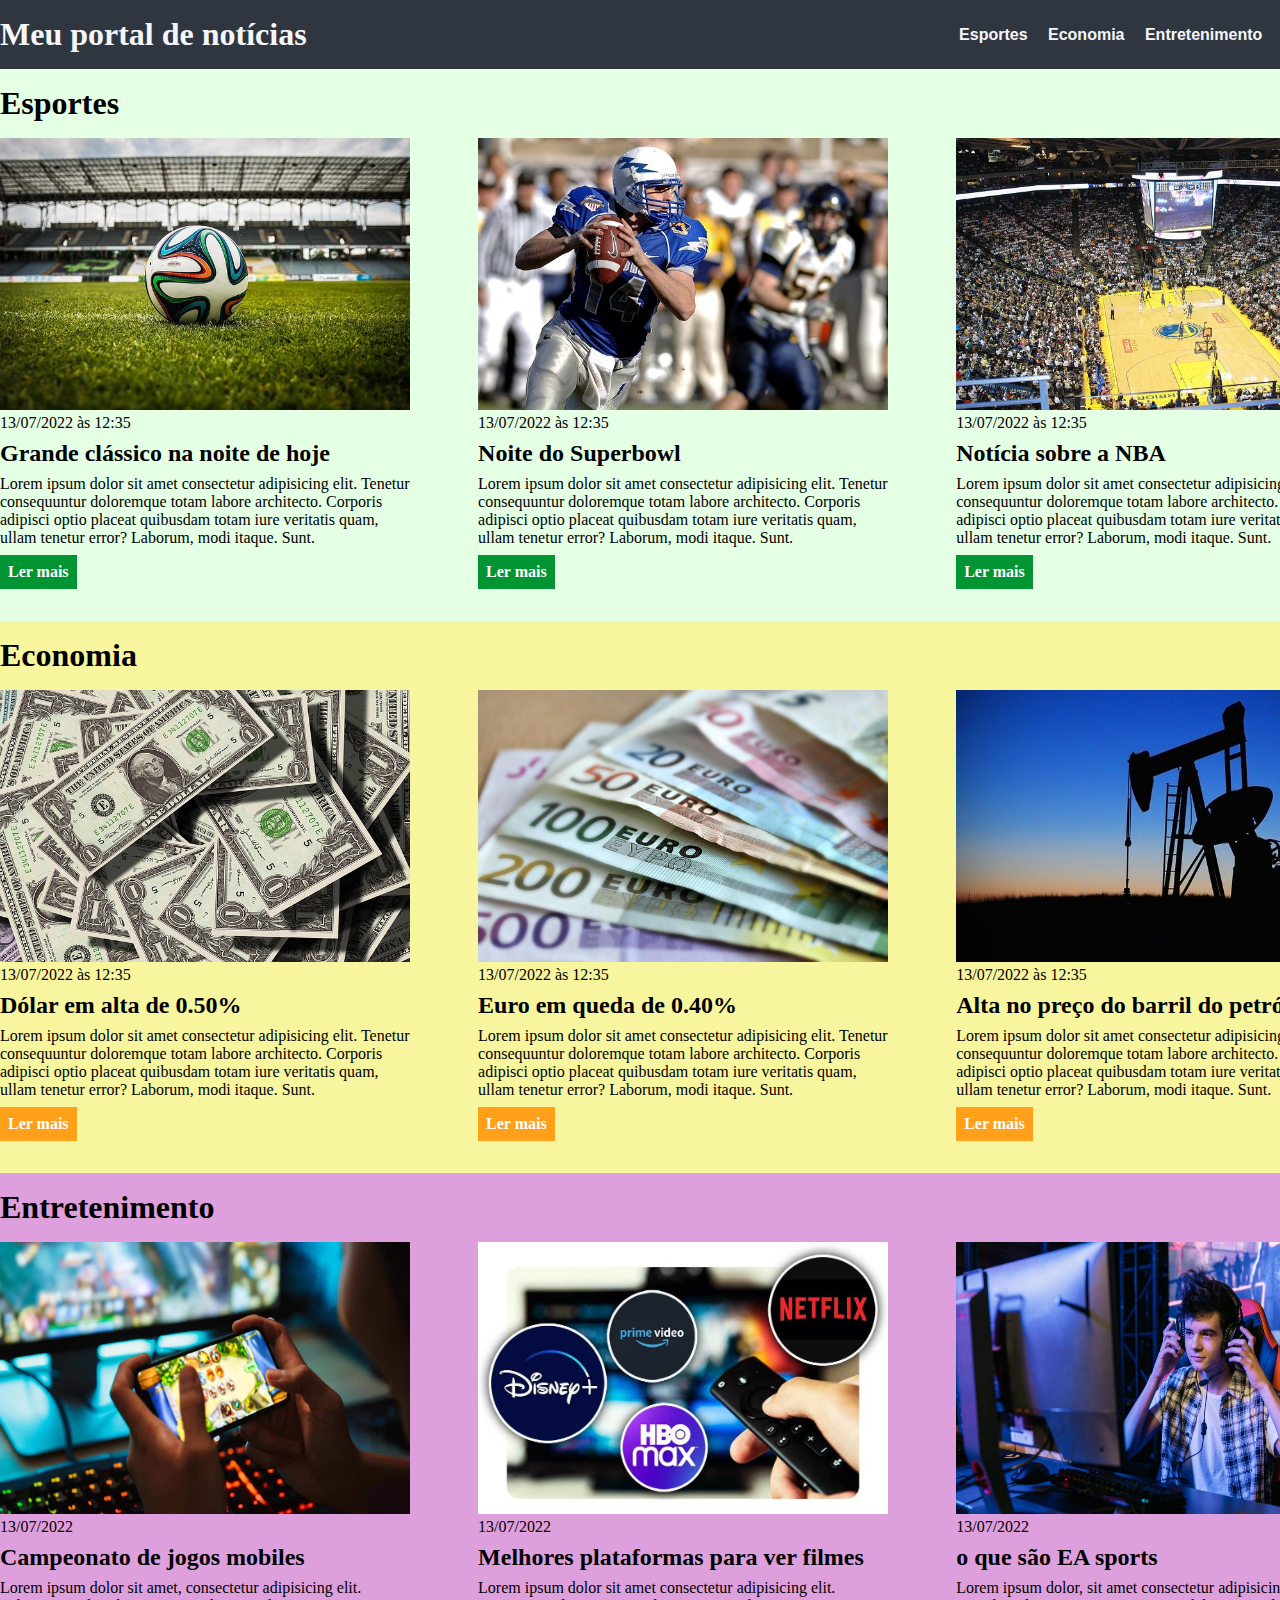
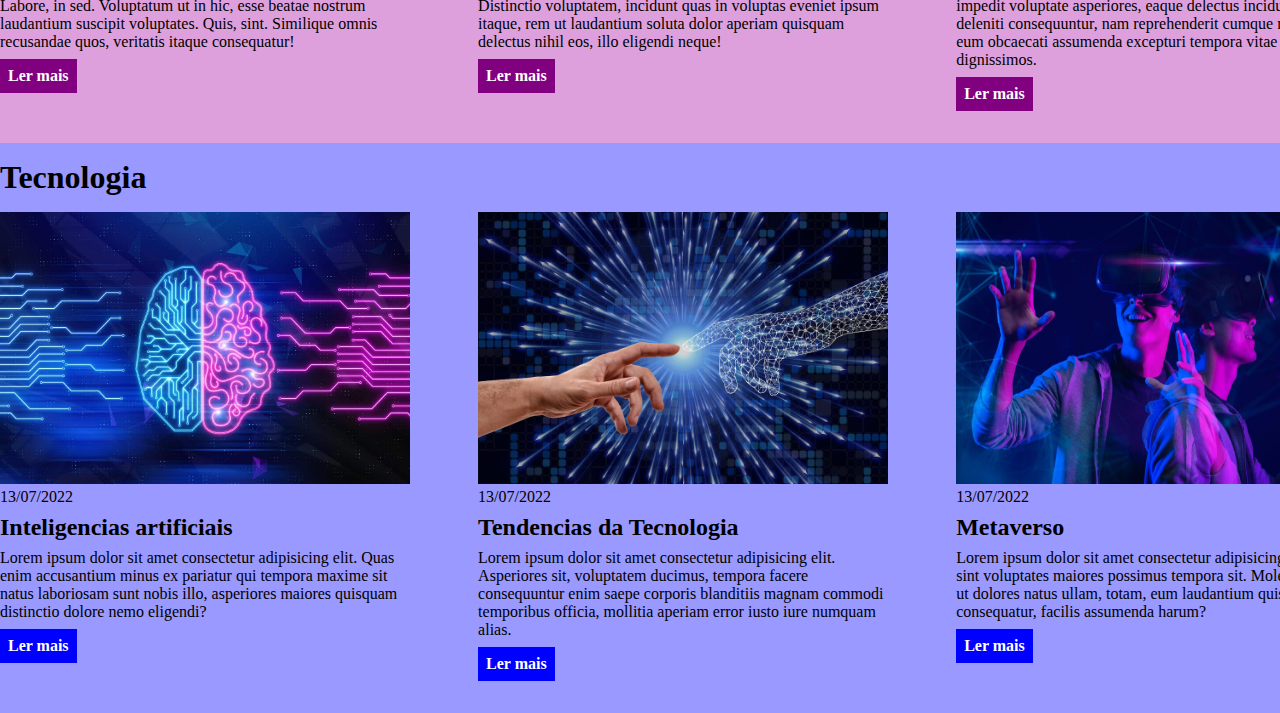
==== index.html @ 09916192 "initial commit" ====
<!DOCTYPE html>
<html lang="pt-BR">
<head>
    <meta charset="UTF-8">
    <meta http-equiv="X-UA-Compatible" content="IE=edge">
    <meta name="viewport" content="width=device-width, initial-scale=1.0">
    <title>Meu portal de notícias</title>
    <link rel="stylesheet" href="./main.css" />
</head>
<body>
    <header>
        <div class="container">
        <h1>Meu portal de notícias</h1>
        <nav>
            <ul>
                <li>
                    <a href="#sports" title="Ir para a seção de esportes">Esportes</a>
                </li>
                <li>
                    <a href="#economy" title="Ir para a seção de notícias">Economia</a>
                </li>
                <li>
                    <a href="#entretenimento" title="Ir para a seção de entretenimento">Entretenimento</a>
                </li>
                <li>
                    <a href="#tec" title="Ir para a seção de entretenimento">Tecnologia</a>
                </li>
            </ul>
        </nav>
        </div>
    </header>
    <section id="sports">
        <div class="container">
            <h2>Esportes</h2>
            <div class="articles">
                <article>
                    <img src="./imagens/futebol.jpg" alt="Bola de futebol no gramado" />
                    <header>
                        <time class="creation-date">13/07/2022 às 12:35</time>
                    </header>
                    <h3>Grande clássico na noite de hoje</h3>
                    <p>
                        Lorem ipsum dolor sit amet consectetur adipisicing elit. Tenetur consequuntur doloremque totam labore architecto. Corporis adipisci optio placeat quibusdam totam iure veritatis quam, ullam tenetur error? Laborum, modi itaque. Sunt.
                    </p>
                    <a href="#" title="Leia a notícia completa">Ler mais</a>
                </article>
                <article>
                    <img src="./imagens/futebol-americano.jpg" alt="Jogador de futebol americano correndo com a bola na mão" />
                    <header>
                        <time>13/07/2022 às 12:35</time>
                    </header>
                    <h3>Noite do Superbowl</h3>
                    <p>
                        Lorem ipsum dolor sit amet consectetur adipisicing elit. Tenetur consequuntur doloremque totam labore architecto. Corporis adipisci optio placeat quibusdam totam iure veritatis quam, ullam tenetur error? Laborum, modi itaque. Sunt.
                    </p>
                    <a href="#" title="Leia a notícia completa">Ler mais</a>
                </article>
                <article>
                    <img src="./imagens/basquete.jpg" title="Vista aérea de uma quadra de basquete" />
                    <header>
                        <time>13/07/2022 às 12:35</time>
                    </header>
                    <h3>Notícia sobre a NBA</h3>
                    <p>
                        Lorem ipsum dolor sit amet consectetur adipisicing elit. Tenetur consequuntur doloremque totam labore architecto. Corporis adipisci optio placeat quibusdam totam iure veritatis quam, ullam tenetur error? Laborum, modi itaque. Sunt.
                    </p>
                    <a href="#" title="Leia a notícia completa">Ler mais</a>
                </article>
            </div>
        </div>
    </section>
    <section id="economy">
        <div class="container">
            <h2>Economia</h2>
            <div class="articles">
                <article>
                    <img src="./imagens/dolares.jpg" alt="Muitos dólares" />
                    <header>
                        <time>13/07/2022 às 12:35</time>
                    </header>
                    <h3>Dólar em alta de 0.50%</h3>
                    <p>
                        Lorem ipsum dolor sit amet consectetur adipisicing elit. Tenetur consequuntur doloremque totam labore architecto. Corporis adipisci optio placeat quibusdam totam iure veritatis quam, ullam tenetur error? Laborum, modi itaque. Sunt.
                    </p>
                    <a href="#" title="Leia a notícia completa">Ler mais</a>
                </article>
                <article>
                    <img src="./imagens/euro.jpg" alt="Várias notas de euro" />
                    <header>
                        <time>13/07/2022 às 12:35</time>
                    </header>
                    <h3>Euro em queda de 0.40%</h3>
                    <p>
                        Lorem ipsum dolor sit amet consectetur adipisicing elit. Tenetur consequuntur doloremque totam labore architecto. Corporis adipisci optio placeat quibusdam totam iure veritatis quam, ullam tenetur error? Laborum, modi itaque. Sunt.
                    </p>
                    <a href="#" title="Leia a notícia completa">Ler mais</a>
                </article>
                <article>
                    <img src="./imagens/petroleo.jpg" alt="Extração de petróleo" />
                    <header>
                        <time>13/07/2022 às 12:35</time>
                    </header>
                    <h3>Alta no preço do barril do petróleo</h3>
                    <p>
                        Lorem ipsum dolor sit amet consectetur adipisicing elit. Tenetur consequuntur doloremque totam labore architecto. Corporis adipisci optio placeat quibusdam totam iure veritatis quam, ullam tenetur error? Laborum, modi itaque. Sunt.
                    </p>
                    <a href="#" title="Leia a notícia completa">Ler mais</a>
                </article>
            </div>
        </div>
    </section>
    <section id="entretenimento">
        <div class="container">
            <h2>Entretenimento</h2>       
            <div class="articles">
            <article>
                <img src="./imagens/jogos.jpg" alt="Jogos mobile">
                <header>
                    <time>13/07/2022</time>
                </header>
                <h3> Campeonato de jogos mobiles </h3>
                <p>
                    Lorem ipsum dolor sit amet, consectetur adipisicing elit. Labore, in sed. Voluptatum ut in hic, esse beatae nostrum laudantium suscipit voluptates. Quis, sint. Similique omnis recusandae quos, veritatis itaque consequatur!
                </p>
                <a href="#" title="Leia a notícia completa">Ler mais</a>
            </article>
            <article>
                <img src="./imagens/streamings.jpg" alt="Plataformas de streamings">
                <header>
                    <time>13/07/2022</time>
                </header>
                <h3> Melhores plataformas para ver filmes </h3>
                <p>
                    Lorem ipsum dolor sit amet consectetur adipisicing elit. Distinctio voluptatem, incidunt quas in voluptas eveniet ipsum itaque, rem ut laudantium soluta dolor aperiam quisquam delectus nihil eos, illo eligendi neque!
                </p>
                <a href="#" title="Leia a notícia completa">Ler mais</a>
            </article>
            <article>
                <img src="./imagens/player.jpg" alt="Jogos online">
                <header>
                    <time>13/07/2022</time>
                </header>
                <h3> o que são EA sports </h3>
                <p>
                    Lorem ipsum dolor, sit amet consectetur adipisicing elit. At impedit voluptate asperiores, eaque delectus incidunt porro deleniti consequuntur, nam reprehenderit cumque molestiae eum obcaecati assumenda excepturi tempora vitae fugit dignissimos.
                </p>
                <a href="#" title="Leia a notícia completa">Ler mais</a>
            </article>
            </div>
        </div>
    </section>
    <section id="tec">
        <div class="container">
            <h2>Tecnologia</h2>
            <div class="articles">
                <article>
                    <img src="./imagens/oq é ia.jpg" alt="Inteligencia artificial">
                    <header>
                        <time>13/07/2022</time>
                    </header>
                    <h3>Inteligencias artificiais</h3>
                    <p>
                        Lorem ipsum dolor sit amet consectetur adipisicing elit. Quas enim accusantium minus ex pariatur qui tempora maxime sit natus laboriosam sunt nobis illo, asperiores maiores quisquam distinctio dolore nemo eligendi?
                    </p>
                    <a href="#" title="Leia a notícia completa">Ler mais</a>
                </article>
                <article>
                    <img src="./imagens/tendencias-de-tecnologia.jpg" alt="Mundo tecnologico">
                    <header>
                        <time>13/07/2022</time>
                    </header>
                    <h3>Tendencias da Tecnologia</h3>
                    <p>
                        Lorem ipsum dolor sit amet consectetur adipisicing elit. Asperiores sit, voluptatem ducimus, tempora facere consequuntur enim saepe corporis blanditiis magnam commodi temporibus officia, mollitia aperiam error iusto iure numquam alias.
                    </p>
                    <a href="#" title="Leia a notícia completa">Ler mais</a>
                </article>
                <article>
                    <img src="./imagens/metaverso.jpg" alt="metaverso">
                    <header>
                        <time>13/07/2022</time>
                    </header>
                    <h3>Metaverso</h3>
                    <p>
                        Lorem ipsum dolor sit amet consectetur adipisicing elit. Nobis sint voluptates maiores possimus tempora sit. Molestiae et iure ut dolores natus ullam, totam, eum laudantium quis consequatur, facilis assumenda harum?
                    </p>
                    <a href="#" title="Leia a notícia completa">Ler mais</a>
                </article>
            </div>
        </div>
    </section>
</body>
</html>
---- main.css ----
* {
    box-sizing: border-box;
    margin: 0;
    padding: 0;
}

body > header {
    background-color: #2f3640;
    padding: 16px 0;
    color: #f5f6fa;
}

header .container {
    display: flex;
    align-items: center;
    justify-content: space-between;
}

header li a {
    color: #f5f6fa;
    text-decoration: none;
}

header li {
    display: inline;
    font-family: Arial, Helvetica, sans-serif;
    font-weight: bold;
    margin-left: 16px;
}

.container {
    width: 1366px;
    margin: 0 auto 0 auto;
}

.articles {
    display: flex;
    flex-wrap: wrap;
    justify-content: space-between;
}

.articles article img {
    height: 272px;
    width: 100%;
    ;
}

.articles article {
    width: 30%;
}

section {
    padding: 16px 0px;
}

section h2,
.articles article {
    margin-bottom: 16px;
}

.articles article h3 {
    margin-top: 8px;
    margin-bottom: 8px;
}

.articles article a {
    background-color: blue;
    color: #fff;
    padding: 8px;
    display: inline-block;
    text-decoration: none;
    font-weight: bold;
    margin-top: 8px;
}

.articles article a:hover {
    text-decoration: underline;
}

.articles article p 
.articles article a {
    font-family: Arial, Helvetica, sans-serif;
}

.articles article h3 {
    font-size: 24px;
}

section h2 {
    font-size: 32px;
}

#sports {
    background-color: rgba(0, 255, 0, 0.1);
}

#sports .articles article a {
    background-color: #009432;
}

#economy {
    background-color: #f8f59f;
}

#economy .articles article a {
    background-color: #ff9f1a;
}

#entretenimento {
    background-color: plum;
}

#entretenimento .articles article a {
    background-color: purple;
}

#tec {
    background-color: rgba(0, 0, 255, 0.4);
}
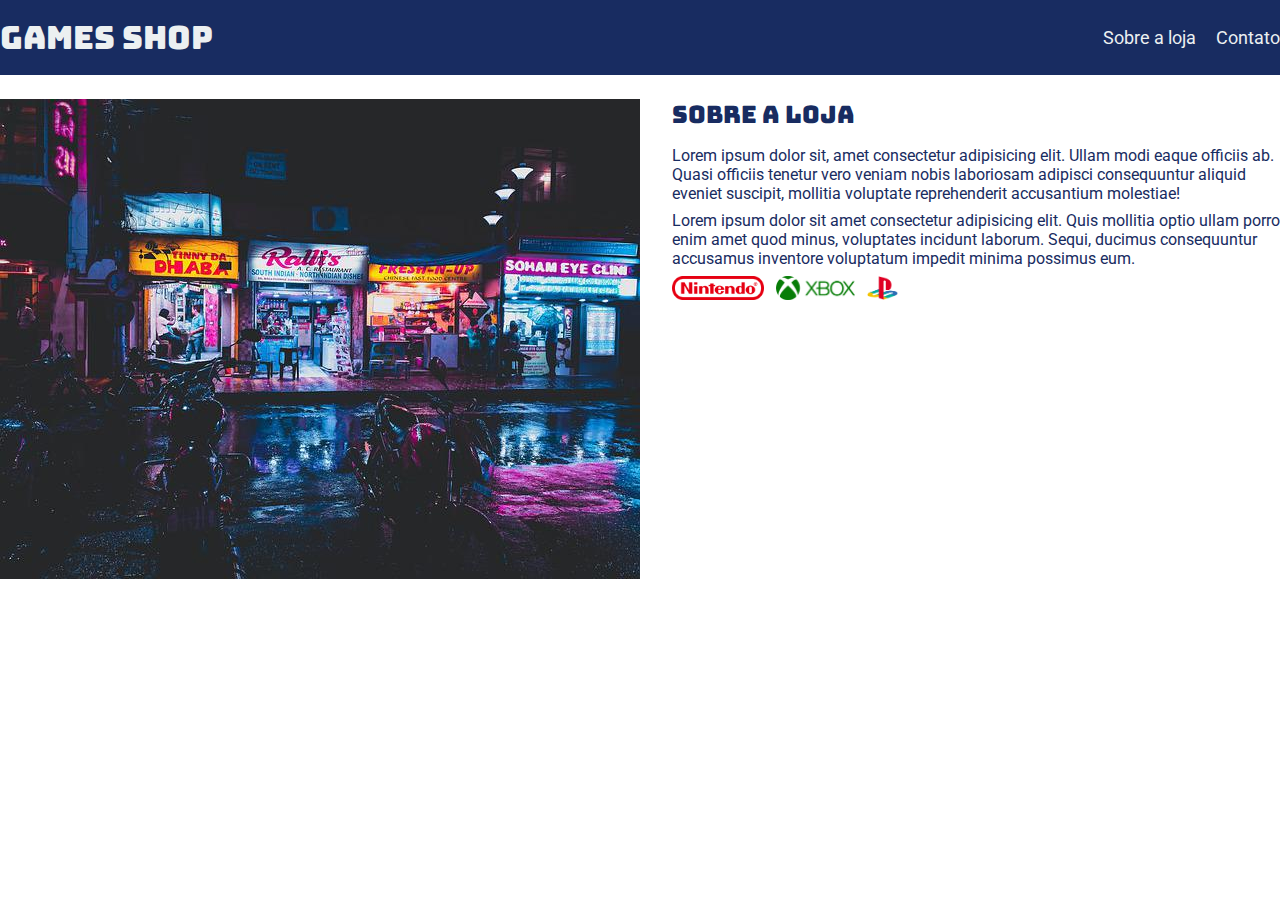
==== commit 4ced6360: "Add files via upload" ====
--- a/index.html
+++ b/index.html
@@ -1,193 +1,49 @@
-<!DOCTYPE html>
-<html lang="pt-BR">
-<head>
-    <meta charset="UTF-8">
-    <meta http-equiv="X-UA-Compatible" content="IE=edge">
-    <meta name="viewport" content="width=device-width, initial-scale=1.0">
-    <title>Meu portal de notícias</title>
-    <link rel="stylesheet" href="./main.css" />
-</head>
-<body>
-    <header>
-        <div class="container">
-        <h1>Meu portal de notícias</h1>
-        <nav>
-            <ul>
-                <li>
-                    <a href="#sports" title="Ir para a seção de esportes">Esportes</a>
-                </li>
-                <li>
-                    <a href="#economy" title="Ir para a seção de notícias">Economia</a>
-                </li>
-                <li>
-                    <a href="#entretenimento" title="Ir para a seção de entretenimento">Entretenimento</a>
-                </li>
-                <li>
-                    <a href="#tec" title="Ir para a seção de entretenimento">Tecnologia</a>
-                </li>
-            </ul>
-        </nav>
-        </div>
-    </header>
-    <section id="sports">
-        <div class="container">
-            <h2>Esportes</h2>
-            <div class="articles">
-                <article>
-                    <img src="./imagens/futebol.jpg" alt="Bola de futebol no gramado" />
-                    <header>
-                        <time class="creation-date">13/07/2022 às 12:35</time>
-                    </header>
-                    <h3>Grande clássico na noite de hoje</h3>
-                    <p>
-                        Lorem ipsum dolor sit amet consectetur adipisicing elit. Tenetur consequuntur doloremque totam labore architecto. Corporis adipisci optio placeat quibusdam totam iure veritatis quam, ullam tenetur error? Laborum, modi itaque. Sunt.
-                    </p>
-                    <a href="#" title="Leia a notícia completa">Ler mais</a>
-                </article>
-                <article>
-                    <img src="./imagens/futebol-americano.jpg" alt="Jogador de futebol americano correndo com a bola na mão" />
-                    <header>
-                        <time>13/07/2022 às 12:35</time>
-                    </header>
-                    <h3>Noite do Superbowl</h3>
-                    <p>
-                        Lorem ipsum dolor sit amet consectetur adipisicing elit. Tenetur consequuntur doloremque totam labore architecto. Corporis adipisci optio placeat quibusdam totam iure veritatis quam, ullam tenetur error? Laborum, modi itaque. Sunt.
-                    </p>
-                    <a href="#" title="Leia a notícia completa">Ler mais</a>
-                </article>
-                <article>
-                    <img src="./imagens/basquete.jpg" title="Vista aérea de uma quadra de basquete" />
-                    <header>
-                        <time>13/07/2022 às 12:35</time>
-                    </header>
-                    <h3>Notícia sobre a NBA</h3>
-                    <p>
-                        Lorem ipsum dolor sit amet consectetur adipisicing elit. Tenetur consequuntur doloremque totam labore architecto. Corporis adipisci optio placeat quibusdam totam iure veritatis quam, ullam tenetur error? Laborum, modi itaque. Sunt.
-                    </p>
-                    <a href="#" title="Leia a notícia completa">Ler mais</a>
-                </article>
-            </div>
-        </div>
-    </section>
-    <section id="economy">
-        <div class="container">
-            <h2>Economia</h2>
-            <div class="articles">
-                <article>
-                    <img src="./imagens/dolares.jpg" alt="Muitos dólares" />
-                    <header>
-                        <time>13/07/2022 às 12:35</time>
-                    </header>
-                    <h3>Dólar em alta de 0.50%</h3>
-                    <p>
-                        Lorem ipsum dolor sit amet consectetur adipisicing elit. Tenetur consequuntur doloremque totam labore architecto. Corporis adipisci optio placeat quibusdam totam iure veritatis quam, ullam tenetur error? Laborum, modi itaque. Sunt.
-                    </p>
-                    <a href="#" title="Leia a notícia completa">Ler mais</a>
-                </article>
-                <article>
-                    <img src="./imagens/euro.jpg" alt="Várias notas de euro" />
-                    <header>
-                        <time>13/07/2022 às 12:35</time>
-                    </header>
-                    <h3>Euro em queda de 0.40%</h3>
-                    <p>
-                        Lorem ipsum dolor sit amet consectetur adipisicing elit. Tenetur consequuntur doloremque totam labore architecto. Corporis adipisci optio placeat quibusdam totam iure veritatis quam, ullam tenetur error? Laborum, modi itaque. Sunt.
-                    </p>
-                    <a href="#" title="Leia a notícia completa">Ler mais</a>
-                </article>
-                <article>
-                    <img src="./imagens/petroleo.jpg" alt="Extração de petróleo" />
-                    <header>
-                        <time>13/07/2022 às 12:35</time>
-                    </header>
-                    <h3>Alta no preço do barril do petróleo</h3>
-                    <p>
-                        Lorem ipsum dolor sit amet consectetur adipisicing elit. Tenetur consequuntur doloremque totam labore architecto. Corporis adipisci optio placeat quibusdam totam iure veritatis quam, ullam tenetur error? Laborum, modi itaque. Sunt.
-                    </p>
-                    <a href="#" title="Leia a notícia completa">Ler mais</a>
-                </article>
-            </div>
-        </div>
-    </section>
-    <section id="entretenimento">
-        <div class="container">
-            <h2>Entretenimento</h2>       
-            <div class="articles">
-            <article>
-                <img src="./imagens/jogos.jpg" alt="Jogos mobile">
-                <header>
-                    <time>13/07/2022</time>
-                </header>
-                <h3> Campeonato de jogos mobiles </h3>
-                <p>
-                    Lorem ipsum dolor sit amet, consectetur adipisicing elit. Labore, in sed. Voluptatum ut in hic, esse beatae nostrum laudantium suscipit voluptates. Quis, sint. Similique omnis recusandae quos, veritatis itaque consequatur!
-                </p>
-                <a href="#" title="Leia a notícia completa">Ler mais</a>
-            </article>
-            <article>
-                <img src="./imagens/streamings.jpg" alt="Plataformas de streamings">
-                <header>
-                    <time>13/07/2022</time>
-                </header>
-                <h3> Melhores plataformas para ver filmes </h3>
-                <p>
-                    Lorem ipsum dolor sit amet consectetur adipisicing elit. Distinctio voluptatem, incidunt quas in voluptas eveniet ipsum itaque, rem ut laudantium soluta dolor aperiam quisquam delectus nihil eos, illo eligendi neque!
-                </p>
-                <a href="#" title="Leia a notícia completa">Ler mais</a>
-            </article>
-            <article>
-                <img src="./imagens/player.jpg" alt="Jogos online">
-                <header>
-                    <time>13/07/2022</time>
-                </header>
-                <h3> o que são EA sports </h3>
-                <p>
-                    Lorem ipsum dolor, sit amet consectetur adipisicing elit. At impedit voluptate asperiores, eaque delectus incidunt porro deleniti consequuntur, nam reprehenderit cumque molestiae eum obcaecati assumenda excepturi tempora vitae fugit dignissimos.
-                </p>
-                <a href="#" title="Leia a notícia completa">Ler mais</a>
-            </article>
-            </div>
-        </div>
-    </section>
-    <section id="tec">
-        <div class="container">
-            <h2>Tecnologia</h2>
-            <div class="articles">
-                <article>
-                    <img src="./imagens/oq é ia.jpg" alt="Inteligencia artificial">
-                    <header>
-                        <time>13/07/2022</time>
-                    </header>
-                    <h3>Inteligencias artificiais</h3>
-                    <p>
-                        Lorem ipsum dolor sit amet consectetur adipisicing elit. Quas enim accusantium minus ex pariatur qui tempora maxime sit natus laboriosam sunt nobis illo, asperiores maiores quisquam distinctio dolore nemo eligendi?
-                    </p>
-                    <a href="#" title="Leia a notícia completa">Ler mais</a>
-                </article>
-                <article>
-                    <img src="./imagens/tendencias-de-tecnologia.jpg" alt="Mundo tecnologico">
-                    <header>
-                        <time>13/07/2022</time>
-                    </header>
-                    <h3>Tendencias da Tecnologia</h3>
-                    <p>
-                        Lorem ipsum dolor sit amet consectetur adipisicing elit. Asperiores sit, voluptatem ducimus, tempora facere consequuntur enim saepe corporis blanditiis magnam commodi temporibus officia, mollitia aperiam error iusto iure numquam alias.
-                    </p>
-                    <a href="#" title="Leia a notícia completa">Ler mais</a>
-                </article>
-                <article>
-                    <img src="./imagens/metaverso.jpg" alt="metaverso">
-                    <header>
-                        <time>13/07/2022</time>
-                    </header>
-                    <h3>Metaverso</h3>
-                    <p>
-                        Lorem ipsum dolor sit amet consectetur adipisicing elit. Nobis sint voluptates maiores possimus tempora sit. Molestiae et iure ut dolores natus ullam, totam, eum laudantium quis consequatur, facilis assumenda harum?
-                    </p>
-                    <a href="#" title="Leia a notícia completa">Ler mais</a>
-                </article>
-            </div>
-        </div>
-    </section>
-</body>
+<!DOCTYPE html>
+<html lang="pt-br">
+<head>
+    <meta charset="UTF-8">
+    <meta name="viewport" content="width=device-width, initial-scale=1.0">
+    <title>Games Shop - A sua loja de games</title>
+    <link rel="stylesheet" href="./main.css">
+
+    <link rel="preconnect" href="https://fonts.googleapis.com">
+    <link rel="preconnect" href="https://fonts.gstatic.com" crossorigin>
+    <link href="https://fonts.googleapis.com/css2?family=Bungee&family=Roboto&display=swap" rel="stylesheet">
+</head>
+<body>
+    <header>
+        <div class="container">
+        <h1>Games Shop</h1>
+            <nav>
+                <ul>
+                    <li>
+                        <a href="#">Sobre a loja</a>
+                    </li>
+                    <li>
+                        <a href="">Contato</a>
+                    </li>
+                </ul>
+            </nav>
+        </div>
+    </header>
+    <section>
+        <div class="container">
+            <img class="store-front" src="./images/loja.jpg" alt="Fachada da loja games shop">
+            <div>
+                <h2>Sobre a Loja</h2>
+                <p>
+                    Lorem ipsum dolor sit, amet consectetur adipisicing elit. Ullam modi eaque officiis ab. Quasi officiis tenetur vero veniam nobis laboriosam adipisci consequuntur aliquid eveniet suscipit, mollitia voluptate reprehenderit accusantium molestiae!
+                </p>
+                <p>
+                    Lorem ipsum dolor sit amet consectetur adipisicing elit. Quis mollitia optio ullam porro enim amet quod minus, voluptates incidunt laborum. Sequi, ducimus consequuntur accusamus inventore voluptatum impedit minima possimus eum.
+                </p>
+                <ul class="brands-list">
+                    <li><img src="./images/nintendo.png" alt="nintendo"></li>
+                    <li><img src="./images/xbox.png" alt="xbox"></li>
+                    <li><img src="./images/playstation.png" alt="playstation"></li>
+                </ul>
+            </div>
+        </div>
+    </section>
+</body>
 </html>--- a/main.css
+++ b/main.css
@@ -1,119 +1,82 @@
-* {
-    box-sizing: border-box;
-    margin: 0;
-    padding: 0;
-}
-
-body > header {
-    background-color: #2f3640;
-    padding: 16px 0;
-    color: #f5f6fa;
-}
-
-header .container {
-    display: flex;
-    align-items: center;
-    justify-content: space-between;
-}
-
-header li a {
-    color: #f5f6fa;
-    text-decoration: none;
-}
-
-header li {
-    display: inline;
-    font-family: Arial, Helvetica, sans-serif;
-    font-weight: bold;
-    margin-left: 16px;
-}
-
-.container {
-    width: 1366px;
-    margin: 0 auto 0 auto;
-}
-
-.articles {
-    display: flex;
-    flex-wrap: wrap;
-    justify-content: space-between;
-}
-
-.articles article img {
-    height: 272px;
-    width: 100%;
-    ;
-}
-
-.articles article {
-    width: 30%;
-}
-
-section {
-    padding: 16px 0px;
-}
-
-section h2,
-.articles article {
-    margin-bottom: 16px;
-}
-
-.articles article h3 {
-    margin-top: 8px;
-    margin-bottom: 8px;
-}
-
-.articles article a {
-    background-color: blue;
-    color: #fff;
-    padding: 8px;
-    display: inline-block;
-    text-decoration: none;
-    font-weight: bold;
-    margin-top: 8px;
-}
-
-.articles article a:hover {
-    text-decoration: underline;
-}
-
-.articles article p 
-.articles article a {
-    font-family: Arial, Helvetica, sans-serif;
-}
-
-.articles article h3 {
-    font-size: 24px;
-}
-
-section h2 {
-    font-size: 32px;
-}
-
-#sports {
-    background-color: rgba(0, 255, 0, 0.1);
-}
-
-#sports .articles article a {
-    background-color: #009432;
-}
-
-#economy {
-    background-color: #f8f59f;
-}
-
-#economy .articles article a {
-    background-color: #ff9f1a;
-}
-
-#entretenimento {
-    background-color: plum;
-}
-
-#entretenimento .articles article a {
-    background-color: purple;
-}
-
-#tec {
-    background-color: rgba(0, 0, 255, 0.4);
+* {
+    margin: 0;
+    padding: 0;
+    box-sizing: border-box;
+}
+
+header h1,
+section h2{
+    font-family: 'Bungee', cursive;
+}
+
+body {
+    font-family: 'Roboto', sans-serif;
+}
+
+header {
+    padding: 16px 0;
+    background-color: #182c61;
+    color: #ecf0f1;
+}
+
+header h1,
+section h2 {
+    font-weight: normal;
+}
+
+header nav li {
+    display: inline;
+    margin-left: 16px;
+    font-size: 18px;
+}
+
+header nav li a {
+    color: #ecf0f1;
+    text-decoration: none;
+}
+
+.container {
+    max-width: 1280px;
+    width: 100%;
+    margin: 0 auto;
+}
+
+header .container,
+section .container {
+    display: flex;
+    align-items: center;
+    justify-content: space-between;
+}
+
+.brands-list img{
+    height: 24px;
+}
+
+.brands-list li {
+    display: inline;
+    margin-right: 8px;
+}
+
+section .container {
+    align-items: flex-start;
+}
+
+section {
+    padding: 24px 0;
+}
+
+section h2 {
+    margin-bottom: 16px;
+}
+
+section {
+    color: #182c61;
+}
+
+section p {
+    margin-bottom: 8px;
+}
+
+.store-front {
+    margin-right: 32px;
 }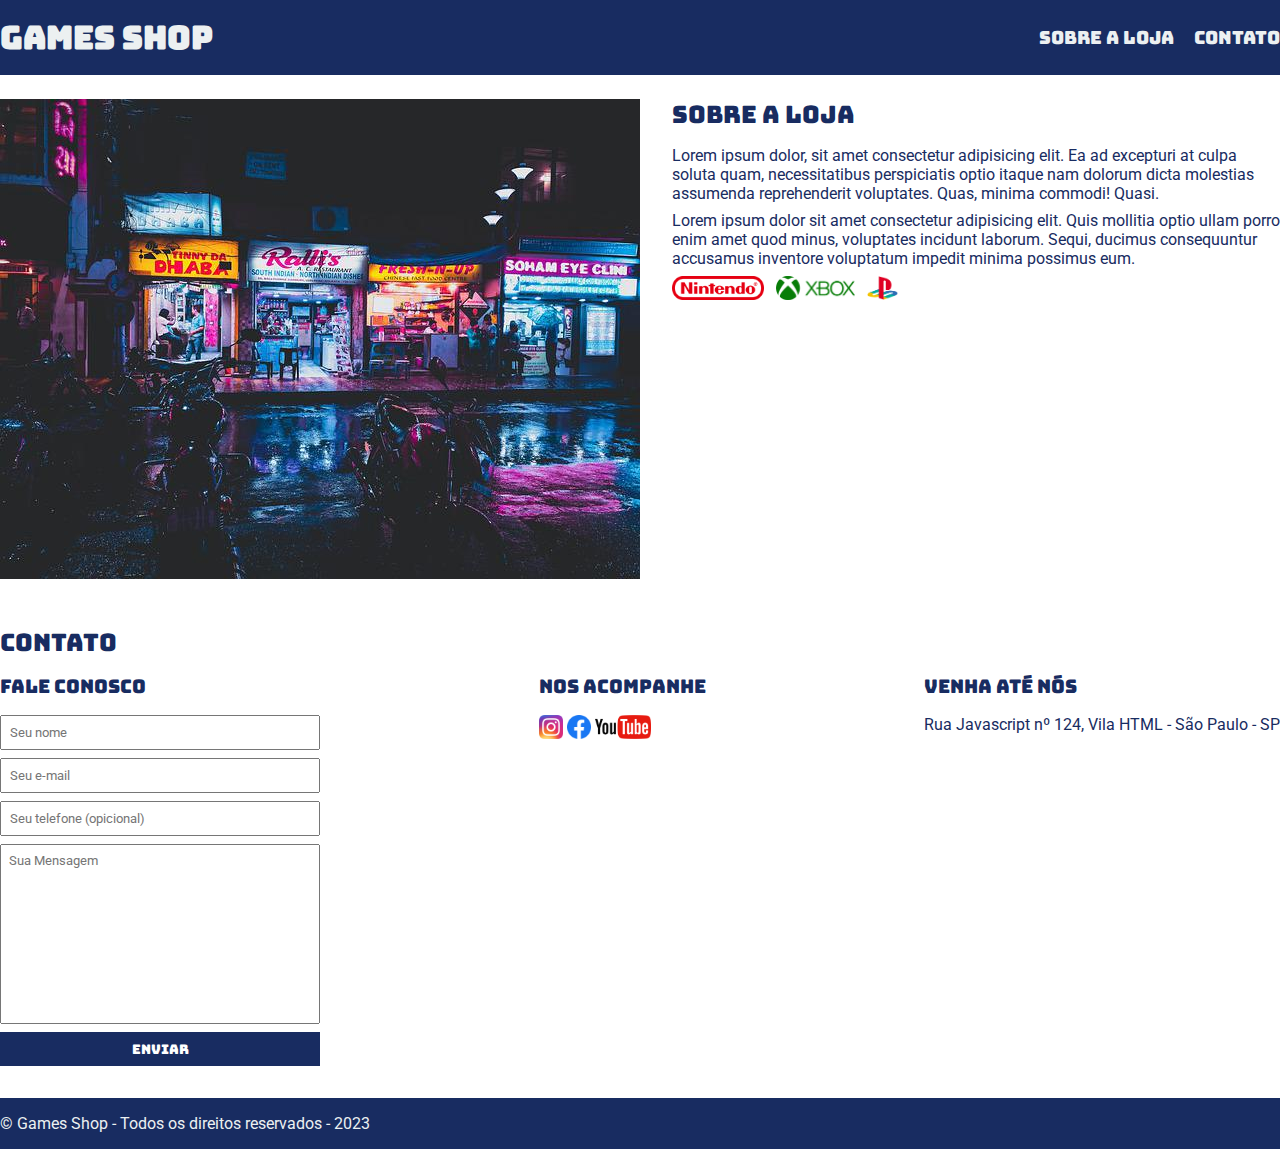
==== commit 0b79cb99: "initial commmit" ====
--- a/index.html
+++ b/index.html
@@ -1,49 +1,95 @@
-<!DOCTYPE html>
-<html lang="pt-br">
-<head>
-    <meta charset="UTF-8">
-    <meta name="viewport" content="width=device-width, initial-scale=1.0">
-    <title>Games Shop - A sua loja de games</title>
-    <link rel="stylesheet" href="./main.css">
-
-    <link rel="preconnect" href="https://fonts.googleapis.com">
-    <link rel="preconnect" href="https://fonts.gstatic.com" crossorigin>
-    <link href="https://fonts.googleapis.com/css2?family=Bungee&family=Roboto&display=swap" rel="stylesheet">
-</head>
-<body>
-    <header>
-        <div class="container">
-        <h1>Games Shop</h1>
-            <nav>
-                <ul>
-                    <li>
-                        <a href="#">Sobre a loja</a>
-                    </li>
-                    <li>
-                        <a href="">Contato</a>
-                    </li>
-                </ul>
-            </nav>
-        </div>
-    </header>
-    <section>
-        <div class="container">
-            <img class="store-front" src="./images/loja.jpg" alt="Fachada da loja games shop">
-            <div>
-                <h2>Sobre a Loja</h2>
-                <p>
-                    Lorem ipsum dolor sit, amet consectetur adipisicing elit. Ullam modi eaque officiis ab. Quasi officiis tenetur vero veniam nobis laboriosam adipisci consequuntur aliquid eveniet suscipit, mollitia voluptate reprehenderit accusantium molestiae!
-                </p>
-                <p>
-                    Lorem ipsum dolor sit amet consectetur adipisicing elit. Quis mollitia optio ullam porro enim amet quod minus, voluptates incidunt laborum. Sequi, ducimus consequuntur accusamus inventore voluptatum impedit minima possimus eum.
-                </p>
-                <ul class="brands-list">
-                    <li><img src="./images/nintendo.png" alt="nintendo"></li>
-                    <li><img src="./images/xbox.png" alt="xbox"></li>
-                    <li><img src="./images/playstation.png" alt="playstation"></li>
-                </ul>
-            </div>
-        </div>
-    </section>
-</body>
+<!DOCTYPE html>
+<html lang="pt-br">
+<head>
+    <meta charset="UTF-8">
+    <meta name="viewport" content="width=device-width, initial-scale=1.0">
+    <title>Games Shop - A sua loja de games</title>
+    <link rel="stylesheet" href="./main.css">
+
+    <link rel="preconnect" href="https://fonts.googleapis.com">
+    <link rel="preconnect" href="https://fonts.gstatic.com" crossorigin>
+    <link href="https://fonts.googleapis.com/css2?family=Bungee&family=Roboto&display=swap" rel="stylesheet">
+</head>
+<body>
+    <header>
+        <div class="container">
+        <h1>Games Shop</h1>
+            <nav>
+                <ul>
+                    <li>
+                        <a href="#about">Sobre a loja</a>
+                    </li>
+                    <li>
+                        <a href="#contato">Contato</a>
+                    </li>
+                </ul>
+            </nav>
+        </div>
+    </header>
+    <section id="about">
+        <div class="container">
+            <img class="store-front" src="./images/loja.jpg" alt="Fachada da loja games shop">
+            <div>
+                <h2>Sobre a Loja</h2>
+                <p>
+                    Lorem ipsum dolor, sit amet consectetur adipisicing elit. Ea ad excepturi at culpa soluta quam, necessitatibus perspiciatis optio itaque nam dolorum dicta molestias assumenda reprehenderit voluptates. Quas, minima commodi! Quasi.
+                </p>
+                <p>
+                    Lorem ipsum dolor sit amet consectetur adipisicing elit. Quis mollitia optio ullam porro enim amet quod minus, voluptates incidunt laborum. Sequi, ducimus consequuntur accusamus inventore voluptatum impedit minima possimus eum.
+                </p>
+                <ul class="brands-list">
+                    <li><img src="./images/nintendo.png" alt="nintendo"></li>
+                    <li><img src="./images/xbox.png" alt="xbox"></li>
+                    <li><img src="./images/playstation.png" alt="playstation"></li>
+                </ul>
+            </div>
+        </div>
+    </section>
+    <section id="contato">
+        <div class="container">
+            <h2>Contato</h2>
+            <div class="contact">
+                <div>
+                    <h3>Fale conosco</h3>
+                    <form>
+                        <input type="text" placeholder="Seu nome" required/>
+                        <input type="email" placeholder="Seu e-mail" required/>
+                        <input type="tel" placeholder="Seu telefone (opicional)"/>
+                        <textarea placeholder="Sua Mensagem" required></textarea>
+                        <button type="submit">Enviar</button>
+                    </form>
+                </div>
+                <div>
+                    <h3>Nos acompanhe</h3>
+                    <ul class="social">
+                        <li>
+                            <a href="#" title="Siga-nos no Instagram">
+                                <img src="./images/instagram.png" alt="Logo do instagram" />
+                            </a>
+                            <a href="#" title="Siga-nos no Facebook">
+                                <img src="./images/facebook.png" alt="Logo do Facebook" />
+                            </a>
+                            <a href="#" title="Visite nosso canal no Youtube">
+                                <img src="./images/youtube.png" alt="Canal do youtube" />
+                            </a>
+                        </li>
+                    </ul>
+                </div>
+                <div>
+                    <h3>Venha até nós</h3>
+                    <p>
+                        Rua Javascript nº 124, Vila HTML - São Paulo - SP
+                    </p>
+                </div>
+            </div>
+        </div>
+    </section>
+    <footer>
+        <div class="container">
+            <p>
+                &copy; Games Shop - Todos os direitos reservados - 2023
+            </p>
+        </div>
+    </footer>
+</body>
 </html>--- a/main.css
+++ b/main.css
@@ -1,82 +1,141 @@
-* {
-    margin: 0;
-    padding: 0;
-    box-sizing: border-box;
-}
-
-header h1,
-section h2{
-    font-family: 'Bungee', cursive;
-}
-
-body {
-    font-family: 'Roboto', sans-serif;
-}
-
-header {
-    padding: 16px 0;
-    background-color: #182c61;
-    color: #ecf0f1;
-}
-
-header h1,
-section h2 {
-    font-weight: normal;
-}
-
-header nav li {
-    display: inline;
-    margin-left: 16px;
-    font-size: 18px;
-}
-
-header nav li a {
-    color: #ecf0f1;
-    text-decoration: none;
-}
-
-.container {
-    max-width: 1280px;
-    width: 100%;
-    margin: 0 auto;
-}
-
-header .container,
-section .container {
-    display: flex;
-    align-items: center;
-    justify-content: space-between;
-}
-
-.brands-list img{
-    height: 24px;
-}
-
-.brands-list li {
-    display: inline;
-    margin-right: 8px;
-}
-
-section .container {
-    align-items: flex-start;
-}
-
-section {
-    padding: 24px 0;
-}
-
-section h2 {
-    margin-bottom: 16px;
-}
-
-section {
-    color: #182c61;
-}
-
-section p {
-    margin-bottom: 8px;
-}
-
-.store-front {
-    margin-right: 32px;
+* {
+    margin: 0;
+    padding: 0;
+    box-sizing: border-box;
+}
+
+header,
+section h2,
+section h3,
+form button {
+    font-family: 'Bungee', cursive;
+    font-weight: normal;
+}
+
+body, input, textarea {
+    font-family: 'Roboto', sans-serif;
+}
+
+header {
+    padding: 16px 0;
+    background-color: #182c61;
+    color: #ecf0f1;
+}
+
+header nav li {
+    display: inline;
+    margin-left: 16px;
+    font-size: 18px;
+}
+
+header nav li a {
+    color: #ecf0f1;
+    text-decoration: none;
+}
+
+.container {
+    max-width: 1280px;
+    width: 100%;
+    margin: 0 auto;
+}
+
+header .container,
+section .container {
+    display: flex;
+    align-items: center;
+    justify-content: space-between;
+}
+
+.brands-list img{
+    height: 24px;
+}
+
+.brands-list li {
+    display: inline;
+    margin-right: 8px;
+}
+
+section .container {
+    align-items: flex-start;
+}
+
+section {
+    padding: 24px 0;
+}
+
+section h2 {
+    margin-bottom: 16px;
+}
+
+section {
+    color: #182c61;
+}
+
+section p {
+    margin-bottom: 8px;
+}
+
+.store-front {
+    margin-right: 32px;
+}
+
+.social img {
+    height: 24px;
+}
+
+.social li {
+    display: inline;
+    margin-right: 8px;
+}
+
+.social li a {
+    text-decoration: none;
+}
+
+#contato .container {
+    display: block;
+}
+
+.contact {
+    display: flex;
+    justify-content: space-between;
+}
+
+form input,
+form textarea,
+form button {
+    display: block;
+    width: 320px;
+    margin-bottom: 8px;
+    padding: 8px;
+}
+
+form textarea {
+    resize: none;
+    height: 180px;
+}
+
+section h3 {
+    margin-bottom: 16px;
+}
+
+form button {
+    background-color: #182c61;
+    color: #fff;
+    border: none;
+    cursor: pointer;
+}
+
+form button:hover {
+    background-color: #2a4797;
+}
+
+input:focus, textarea:focus {
+    outline-color: #182c61;
+}
+
+footer {
+    background-color: #182c61;
+    color: #ecf0f1;
+    padding: 16px 0;
 }